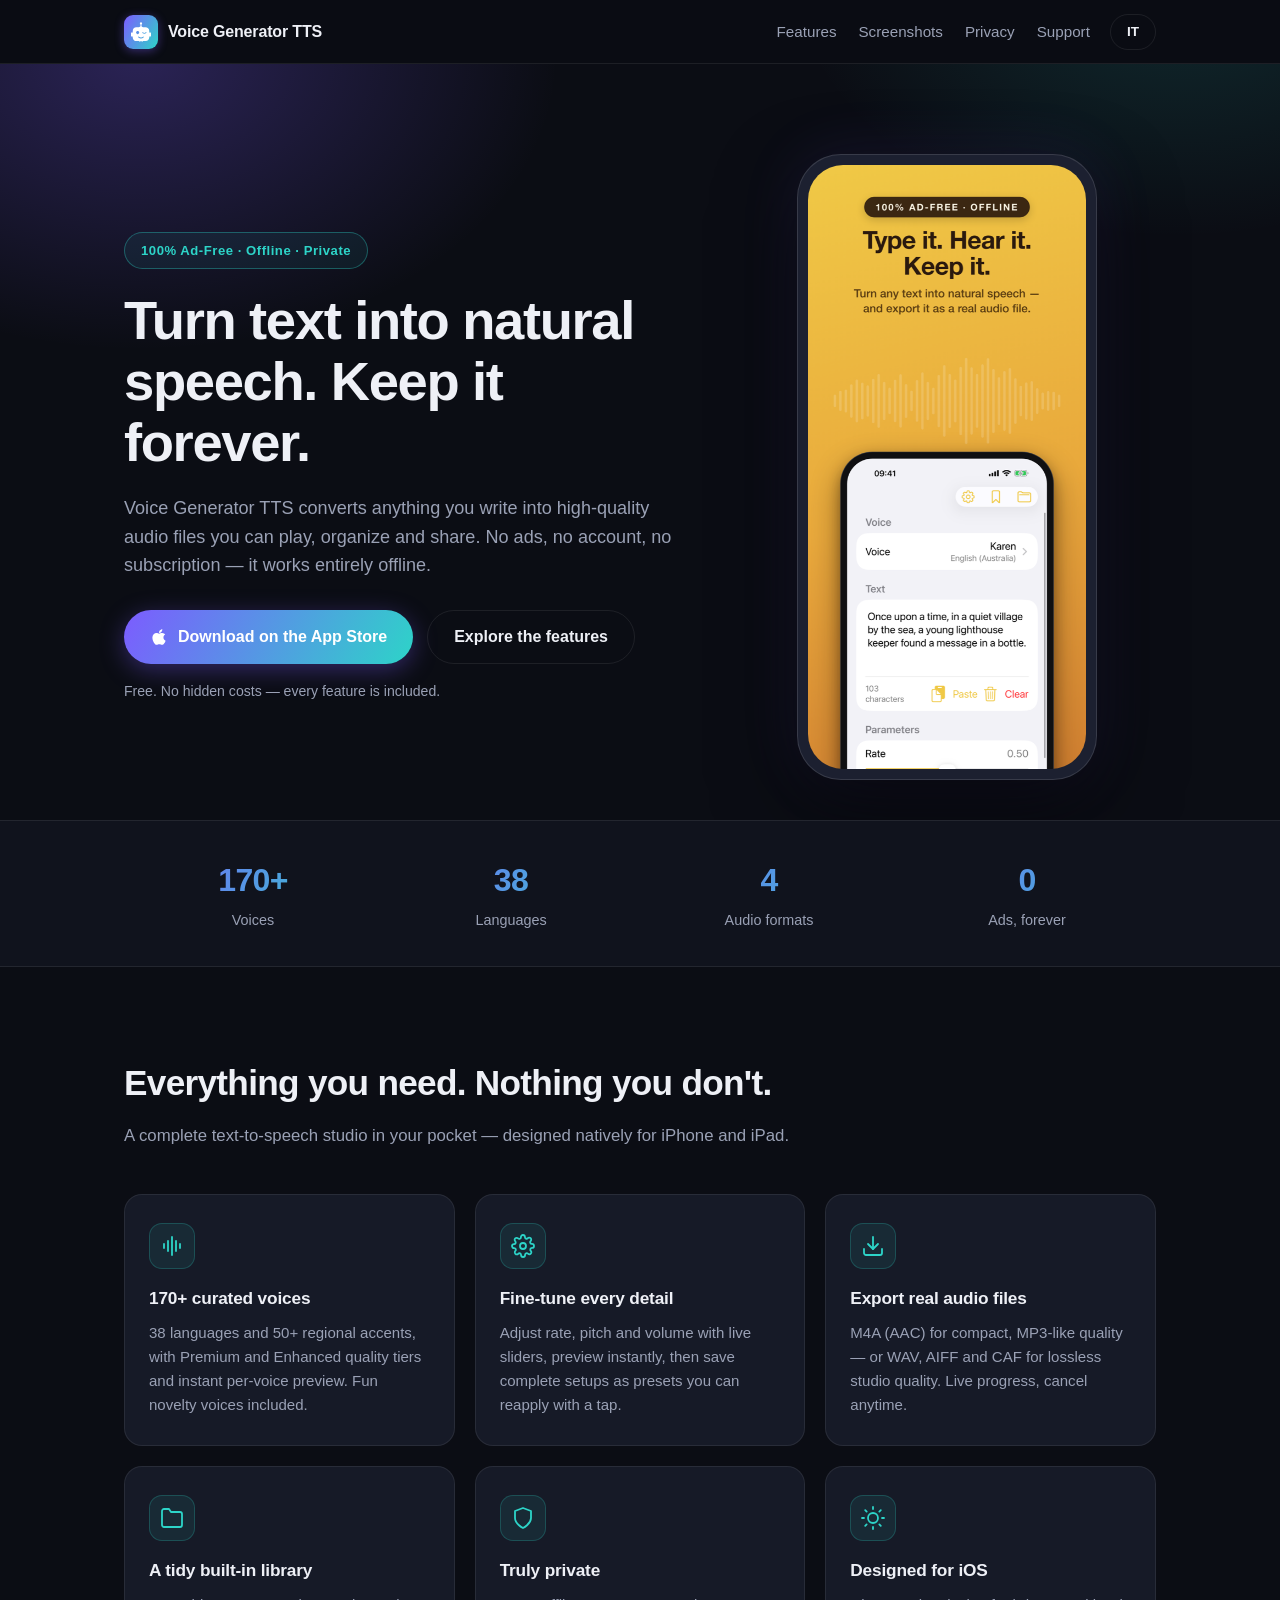
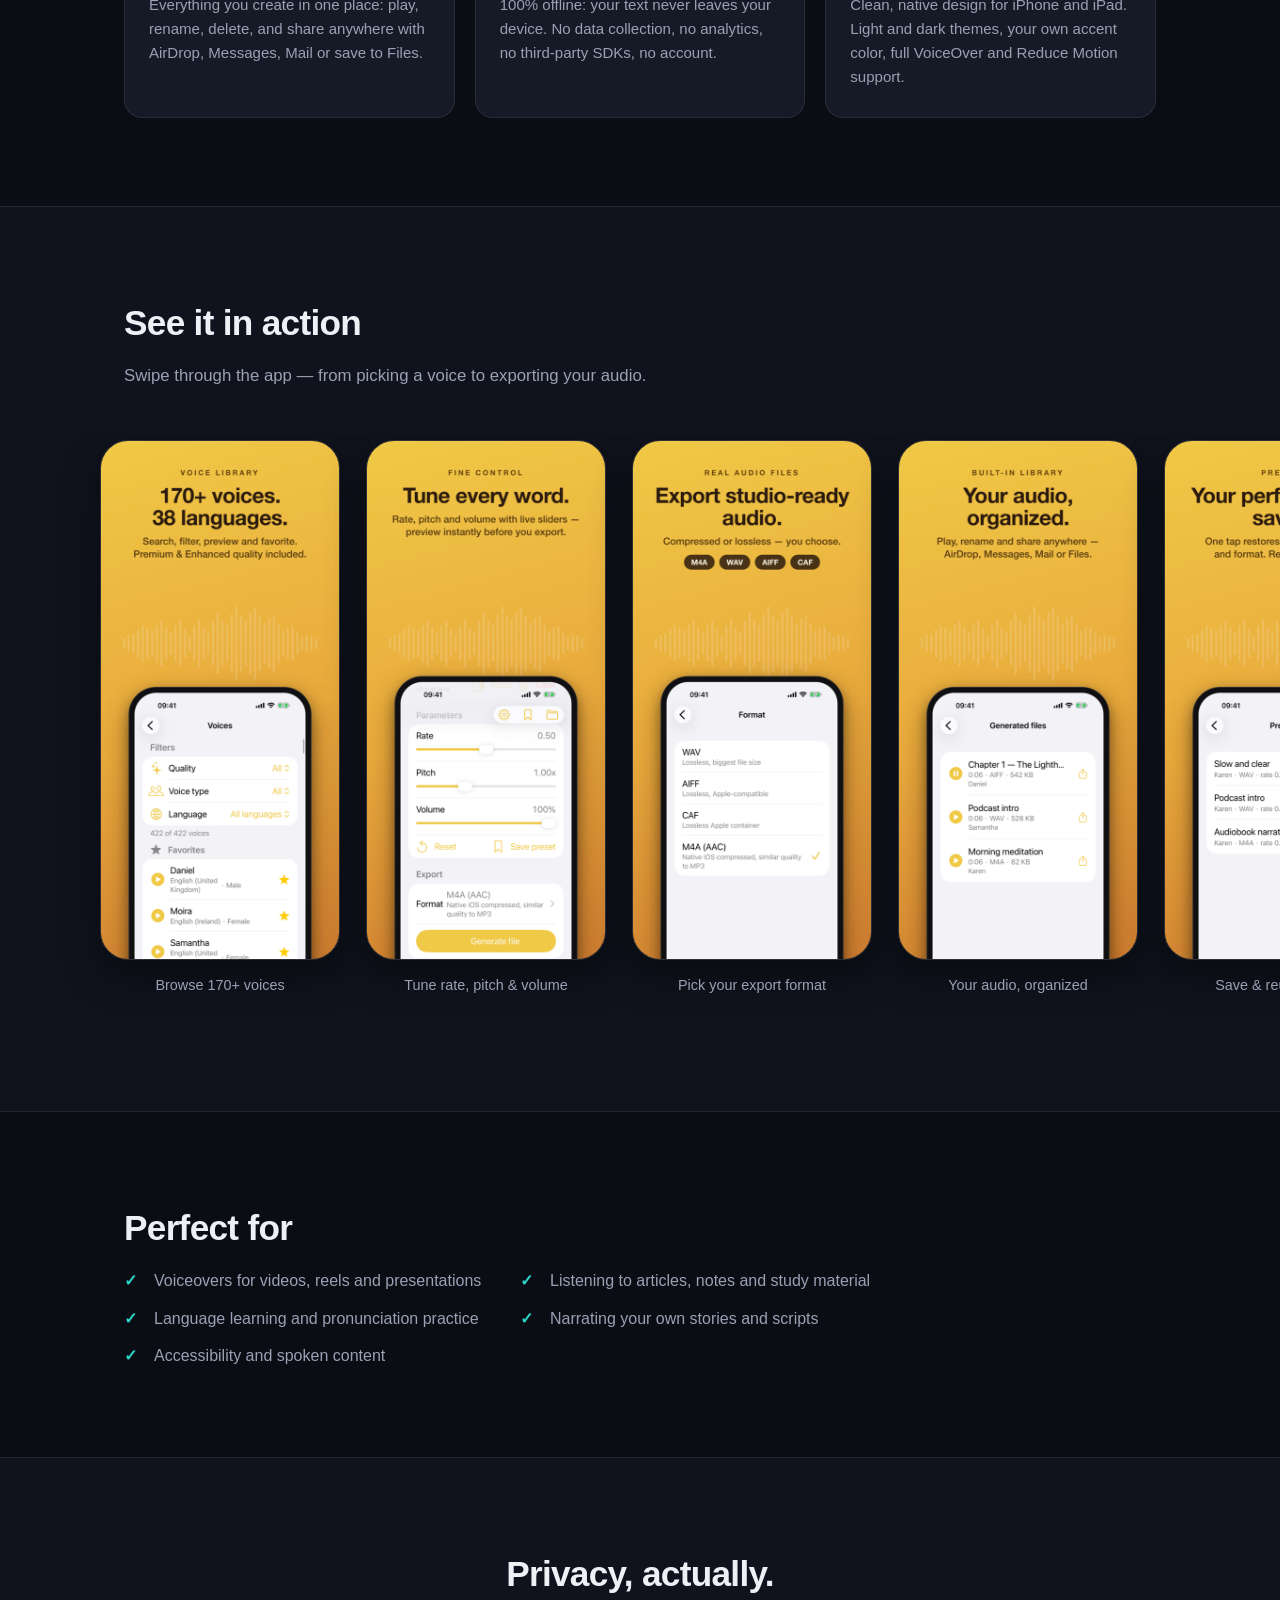
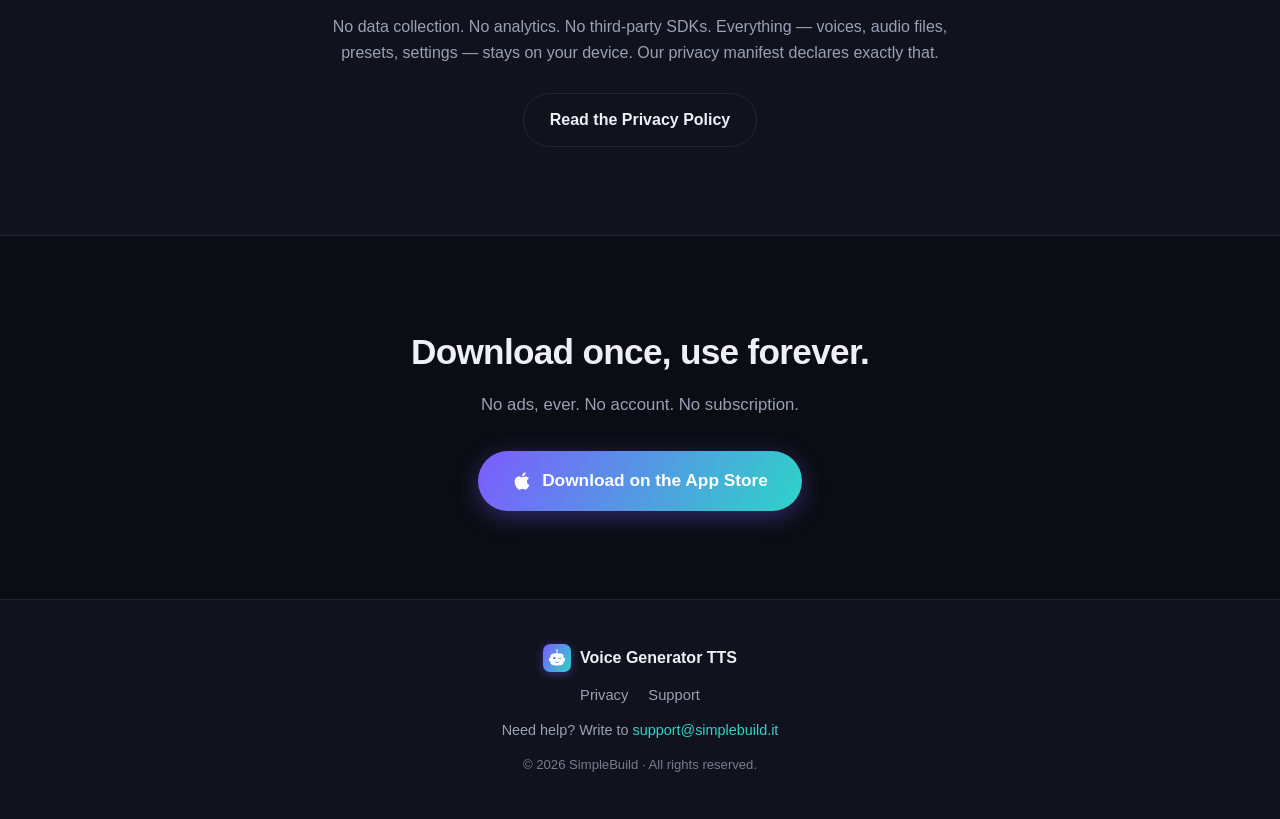
==== index.html @ a11db7e9 "Add files via upload" ====
<!DOCTYPE html>
<html lang="en">
<head>
  <meta charset="UTF-8">
  <meta name="viewport" content="width=device-width, initial-scale=1.0">
  <title>Voice Generator TTS — Text to Speech. 100% Ad-Free.</title>
  <meta name="description" content="Turn text into natural speech and export real audio files — M4A, WAV, AIFF, CAF. 170+ voices, 38 languages. No ads, no sign-up, no tracking. 100% offline & private.">
  <!-- ICON: replace assets/icon.svg (and optionally add assets/icon.png) with your own icon -->
  <link rel="icon" href="assets/icon.svg" type="image/svg+xml">
  <link rel="apple-touch-icon" href="assets/icon.svg">
  <link rel="stylesheet" href="assets/css/style.css">
</head>
<body>

  <header class="nav">
    <div class="container nav-inner">
      <a href="index.html" class="brand">
        <span class="brand-icon"><img src="assets/icon.svg" alt="" width="22" height="22"></span>
        <span class="brand-name">Voice Generator TTS</span>
      </a>
      <nav class="nav-links">
        <a href="#features" data-i18n="nav.features">Features</a>
        <a href="#screens" data-i18n="nav.screens">Screenshots</a>
        <a href="privacy.html" data-i18n="nav.privacy">Privacy</a>
        <a href="mailto:support@simplebuild.it" data-i18n="nav.support">Support</a>
      </nav>
      <button id="lang-toggle" class="lang-btn" type="button" aria-label="Cambia lingua / Switch language">IT</button>
    </div>
  </header>

  <main>
    <!-- ===================== HERO ===================== -->
    <section class="hero">
      <div class="hero-glow" aria-hidden="true"></div>
      <div class="container hero-inner">
        <div class="hero-copy">
          <span class="badge" data-i18n="hero.badge">100% Ad-Free · Offline · Private</span>
          <h1 data-i18n="hero.title">Turn text into natural speech. Keep it forever.</h1>
          <p class="lead" data-i18n="hero.sub">Voice Generator TTS converts anything you write into high-quality audio files you can play, organize and share. No ads, no account, no subscription — it works entirely offline.</p>
          <div class="hero-cta">
            <!-- APP STORE LINK: replace href="#" with your real App Store URL -->
            <a href="#" class="btn btn-primary">
              <svg viewBox="0 0 384 512" width="18" height="18" aria-hidden="true"><path fill="currentColor" d="M318.7 268.7c-.2-36.7 16.4-64.4 50-84.8-18.8-26.9-47.2-41.7-84.7-44.6-35.5-2.8-74.3 20.7-88.5 20.7-15 0-49.4-19.7-76.4-19.7C63.3 141.2 4 184.8 4 273.5q0 39.3 14.4 81.2c12.8 36.7 59 126.7 107.2 125.2 25.2-.6 43-17.9 75.8-17.9 31.8 0 48.3 17.9 76.4 17.9 48.6-.7 90.4-82.5 102.6-119.3-65.2-30.7-61.7-90-61.7-91.9zm-56.6-164.2c27.3-32.4 24.8-61.9 24-72.5-24.1 1.4-52 16.4-67.9 34.9-17.5 19.8-27.8 44.3-25.6 71.9 26.1 2 49.9-11.4 69.5-34.3z"/></svg>
              <span data-i18n="hero.cta">Download on the App Store</span>
            </a>
            <a href="#features" class="btn btn-ghost" data-i18n="hero.cta2">Explore the features</a>
          </div>
          <p class="hero-note" data-i18n="hero.note">Free. No hidden costs — every feature is included.</p>
        </div>
        <div class="hero-visual">
          <div class="phone">
            <img src="assets/img/hero.png" alt="Voice Generator TTS app on iPhone" loading="eager">
          </div>
        </div>
      </div>
    </section>

    <!-- ===================== STATS ===================== -->
    <section class="stats">
      <div class="container stats-grid">
        <div class="stat"><span class="stat-num">170+</span><span class="stat-label" data-i18n="stats.voices">Voices</span></div>
        <div class="stat"><span class="stat-num">38</span><span class="stat-label" data-i18n="stats.languages">Languages</span></div>
        <div class="stat"><span class="stat-num">4</span><span class="stat-label" data-i18n="stats.formats">Audio formats</span></div>
        <div class="stat"><span class="stat-num">0</span><span class="stat-label" data-i18n="stats.ads">Ads, forever</span></div>
      </div>
    </section>

    <!-- ===================== FEATURES ===================== -->
    <section class="section" id="features">
      <div class="container">
        <h2 data-i18n="features.title">Everything you need. Nothing you don't.</h2>
        <p class="section-sub" data-i18n="features.sub">A complete text-to-speech studio in your pocket — designed natively for iPhone and iPad.</p>
        <div class="features-grid">
          <article class="card">
            <div class="card-icon"><svg viewBox="0 0 24 24" width="24" height="24" fill="none" stroke="currentColor" stroke-width="1.8" stroke-linecap="round"><path d="M12 3v18M8 7v10M4 10v4M16 7v10M20 10v4"/></svg></div>
            <h3 data-i18n="f1.title">170+ curated voices</h3>
            <p data-i18n="f1.text">38 languages and 50+ regional accents, with Premium and Enhanced quality tiers and instant per-voice preview. Fun novelty voices included.</p>
          </article>
          <article class="card">
            <div class="card-icon"><svg viewBox="0 0 24 24" width="24" height="24" fill="none" stroke="currentColor" stroke-width="1.8" stroke-linecap="round" stroke-linejoin="round"><circle cx="12" cy="12" r="3"/><path d="M19.4 15a1.65 1.65 0 0 0 .33 1.82l.06.06a2 2 0 1 1-2.83 2.83l-.06-.06a1.65 1.65 0 0 0-1.82-.33 1.65 1.65 0 0 0-1 1.51V21a2 2 0 1 1-4 0v-.09a1.65 1.65 0 0 0-1-1.51 1.65 1.65 0 0 0-1.82.33l-.06.06a2 2 0 1 1-2.83-2.83l.06-.06a1.65 1.65 0 0 0 .33-1.82 1.65 1.65 0 0 0-1.51-1H3a2 2 0 1 1 0-4h.09a1.65 1.65 0 0 0 1.51-1 1.65 1.65 0 0 0-.33-1.82l-.06-.06a2 2 0 1 1 2.83-2.83l.06.06a1.65 1.65 0 0 0 1.82.33h0a1.65 1.65 0 0 0 1-1.51V3a2 2 0 1 1 4 0v.09a1.65 1.65 0 0 0 1 1.51h0a1.65 1.65 0 0 0 1.82-.33l.06-.06a2 2 0 1 1 2.83 2.83l-.06.06a1.65 1.65 0 0 0-.33 1.82v0a1.65 1.65 0 0 0 1.51 1H21a2 2 0 1 1 0 4h-.09a1.65 1.65 0 0 0-1.51 1z"/></svg></div>
            <h3 data-i18n="f2.title">Fine-tune every detail</h3>
            <p data-i18n="f2.text">Adjust rate, pitch and volume with live sliders, preview instantly, then save complete setups as presets you can reapply with a tap.</p>
          </article>
          <article class="card">
            <div class="card-icon"><svg viewBox="0 0 24 24" width="24" height="24" fill="none" stroke="currentColor" stroke-width="1.8" stroke-linecap="round" stroke-linejoin="round"><path d="M21 15v4a2 2 0 0 1-2 2H5a2 2 0 0 1-2-2v-4"/><path d="M7 10l5 5 5-5"/><path d="M12 15V3"/></svg></div>
            <h3 data-i18n="f3.title">Export real audio files</h3>
            <p data-i18n="f3.text">M4A (AAC) for compact, MP3-like quality — or WAV, AIFF and CAF for lossless studio quality. Live progress, cancel anytime.</p>
          </article>
          <article class="card">
            <div class="card-icon"><svg viewBox="0 0 24 24" width="24" height="24" fill="none" stroke="currentColor" stroke-width="1.8" stroke-linecap="round" stroke-linejoin="round"><path d="M22 19a2 2 0 0 1-2 2H4a2 2 0 0 1-2-2V5a2 2 0 0 1 2-2h5l2 3h9a2 2 0 0 1 2 2z"/></svg></div>
            <h3 data-i18n="f4.title">A tidy built-in library</h3>
            <p data-i18n="f4.text">Everything you create in one place: play, rename, delete, and share anywhere with AirDrop, Messages, Mail or save to Files.</p>
          </article>
          <article class="card">
            <div class="card-icon"><svg viewBox="0 0 24 24" width="24" height="24" fill="none" stroke="currentColor" stroke-width="1.8" stroke-linecap="round" stroke-linejoin="round"><path d="M12 22s8-4 8-10V5l-8-3-8 3v7c0 6 8 10 8 10z"/></svg></div>
            <h3 data-i18n="f5.title">Truly private</h3>
            <p data-i18n="f5.text">100% offline: your text never leaves your device. No data collection, no analytics, no third-party SDKs, no account.</p>
          </article>
          <article class="card">
            <div class="card-icon"><svg viewBox="0 0 24 24" width="24" height="24" fill="none" stroke="currentColor" stroke-width="1.8" stroke-linecap="round" stroke-linejoin="round"><circle cx="12" cy="12" r="5"/><path d="M12 1v2M12 21v2M4.22 4.22l1.42 1.42M18.36 18.36l1.42 1.42M1 12h2M21 12h2M4.22 19.78l1.42-1.42M18.36 5.64l1.42-1.42"/></svg></div>
            <h3 data-i18n="f6.title">Designed for iOS</h3>
            <p data-i18n="f6.text">Clean, native design for iPhone and iPad. Light and dark themes, your own accent color, full VoiceOver and Reduce Motion support.</p>
          </article>
        </div>
      </div>
    </section>

    <!-- ===================== SCREENSHOTS ===================== -->
    <section class="section section-alt" id="screens">
      <div class="container">
        <h2 data-i18n="screens.title">See it in action</h2>
        <p class="section-sub" data-i18n="screens.sub">Swipe through the app — from picking a voice to exporting your audio.</p>
      </div>
      <div class="gallery" tabindex="0">
        <figure class="shot"><img src="assets/img/voices.png" alt="Voice library screen" loading="lazy"><figcaption data-i18n="shot.voices">Browse 170+ voices</figcaption></figure>
        <figure class="shot"><img src="assets/img/tuning.png" alt="Tuning screen with sliders" loading="lazy"><figcaption data-i18n="shot.tuning">Tune rate, pitch &amp; volume</figcaption></figure>
        <figure class="shot"><img src="assets/img/formats.png" alt="Export formats screen" loading="lazy"><figcaption data-i18n="shot.formats">Pick your export format</figcaption></figure>
        <figure class="shot"><img src="assets/img/files.png" alt="Audio library screen" loading="lazy"><figcaption data-i18n="shot.files">Your audio, organized</figcaption></figure>
        <figure class="shot"><img src="assets/img/presets.png" alt="Presets screen" loading="lazy"><figcaption data-i18n="shot.presets">Save &amp; reuse presets</figcaption></figure>
      </div>
    </section>

    <!-- ===================== PERFECT FOR ===================== -->
    <section class="section">
      <div class="container">
        <h2 data-i18n="uses.title">Perfect for</h2>
        <ul class="uses">
          <li data-i18n="uses.1">Voiceovers for videos, reels and presentations</li>
          <li data-i18n="uses.2">Listening to articles, notes and study material</li>
          <li data-i18n="uses.3">Language learning and pronunciation practice</li>
          <li data-i18n="uses.4">Narrating your own stories and scripts</li>
          <li data-i18n="uses.5">Accessibility and spoken content</li>
        </ul>
      </div>
    </section>

    <!-- ===================== PRIVACY TEASER ===================== -->
    <section class="section section-alt">
      <div class="container privacy-teaser">
        <h2 data-i18n="pt.title">Privacy, actually.</h2>
        <p data-i18n="pt.text">No data collection. No analytics. No third-party SDKs. Everything — voices, audio files, presets, settings — stays on your device. Our privacy manifest declares exactly that.</p>
        <a class="btn btn-ghost" href="privacy.html" data-i18n="pt.link">Read the Privacy Policy</a>
      </div>
    </section>

    <!-- ===================== FINAL CTA ===================== -->
    <section class="section cta-final">
      <div class="container">
        <h2 data-i18n="cta.title">Download once, use forever.</h2>
        <p class="section-sub" data-i18n="cta.sub">No ads, ever. No account. No subscription.</p>
        <!-- APP STORE LINK: replace href="#" with your real App Store URL -->
        <a href="#" class="btn btn-primary btn-lg">
          <svg viewBox="0 0 384 512" width="20" height="20" aria-hidden="true"><path fill="currentColor" d="M318.7 268.7c-.2-36.7 16.4-64.4 50-84.8-18.8-26.9-47.2-41.7-84.7-44.6-35.5-2.8-74.3 20.7-88.5 20.7-15 0-49.4-19.7-76.4-19.7C63.3 141.2 4 184.8 4 273.5q0 39.3 14.4 81.2c12.8 36.7 59 126.7 107.2 125.2 25.2-.6 43-17.9 75.8-17.9 31.8 0 48.3 17.9 76.4 17.9 48.6-.7 90.4-82.5 102.6-119.3-65.2-30.7-61.7-90-61.7-91.9zm-56.6-164.2c27.3-32.4 24.8-61.9 24-72.5-24.1 1.4-52 16.4-67.9 34.9-17.5 19.8-27.8 44.3-25.6 71.9 26.1 2 49.9-11.4 69.5-34.3z"/></svg>
          <span data-i18n="hero.cta">Download on the App Store</span>
        </a>
      </div>
    </section>
  </main>

  <footer class="footer">
    <div class="container footer-inner">
      <div class="footer-brand">
        <span class="brand-icon"><img src="assets/icon.svg" alt="" width="18" height="18"></span>
        <span>Voice Generator TTS</span>
      </div>
      <nav class="footer-links">
        <a href="privacy.html" data-i18n="nav.privacy">Privacy</a>
        <a href="mailto:support@simplebuild.it" data-i18n="nav.support">Support</a>
      </nav>
      <p class="footer-note">
        <span data-i18n="footer.contact">Need help? Write to</span>
        <a href="mailto:support@simplebuild.it">support@simplebuild.it</a>
      </p>
      <p class="footer-copy">© 2026 SimpleBuild · <span data-i18n="footer.rights">All rights reserved.</span></p>
    </div>
  </footer>

  <script src="assets/js/main.js"></script>
</body>
</html>
---- assets/css/style.css ----
/* ============================================================
   Voice Generator TTS — site styles
   Dark, modern, gradient-accented. No external dependencies.
   ============================================================ */

:root {
  --bg: #0b0d14;
  --bg-alt: #10131d;
  --surface: #161a27;
  --border: rgba(255, 255, 255, 0.08);
  --text: #eef0f6;
  --text-dim: #9aa1b5;
  --accent-1: #7c5cff;
  --accent-2: #2dd4c8;
  --gradient: linear-gradient(120deg, var(--accent-1), var(--accent-2));
  --radius: 18px;
  --nav-h: 64px;
}

* { margin: 0; padding: 0; box-sizing: border-box; }

html { scroll-behavior: smooth; scroll-padding-top: calc(var(--nav-h) + 12px); }

body {
  font-family: -apple-system, BlinkMacSystemFont, "Segoe UI", Roboto, "Helvetica Neue", Arial, sans-serif;
  background: var(--bg);
  color: var(--text);
  line-height: 1.6;
  -webkit-font-smoothing: antialiased;
}

img { max-width: 100%; display: block; }
a { color: inherit; text-decoration: none; }

.container { max-width: 1080px; margin: 0 auto; padding: 0 24px; }

/* ---------- Nav ---------- */
.nav {
  position: sticky; top: 0; z-index: 50;
  height: var(--nav-h);
  background: rgba(11, 13, 20, 0.78);
  backdrop-filter: blur(14px);
  -webkit-backdrop-filter: blur(14px);
  border-bottom: 1px solid var(--border);
}
.nav-inner { display: flex; align-items: center; gap: 20px; height: var(--nav-h); }
.brand { display: flex; align-items: center; gap: 10px; font-weight: 700; letter-spacing: -0.01em; }
.brand-icon {
  display: inline-flex; align-items: center; justify-content: center;
  width: 34px; height: 34px; border-radius: 9px;
  background: var(--gradient);
  box-shadow: 0 2px 10px rgba(124, 92, 255, 0.4);
  flex: none;
}
.brand-icon img { width: 60%; height: 60%; }
.nav-links { display: flex; gap: 22px; margin-left: auto; font-size: 0.95rem; color: var(--text-dim); }
.nav-links a:hover { color: var(--text); }
.lang-btn {
  font: inherit; font-weight: 700; font-size: 0.85rem;
  color: var(--text); background: transparent;
  border: 1px solid var(--border); border-radius: 999px;
  padding: 6px 16px; cursor: pointer; transition: border-color 0.2s, background 0.2s;
}
.lang-btn:hover { border-color: var(--accent-2); background: rgba(45, 212, 200, 0.08); }

/* ---------- Buttons ---------- */
.btn {
  display: inline-flex; align-items: center; gap: 10px;
  padding: 13px 26px; border-radius: 999px;
  font-weight: 600; font-size: 1rem;
  transition: transform 0.15s, box-shadow 0.15s, background 0.2s;
}
.btn-primary {
  background: var(--gradient); color: #fff;
  box-shadow: 0 6px 24px rgba(124, 92, 255, 0.35);
}
.btn-primary:hover { transform: translateY(-2px); box-shadow: 0 10px 30px rgba(124, 92, 255, 0.5); }
.btn-ghost { border: 1px solid var(--border); color: var(--text); }
.btn-ghost:hover { border-color: var(--accent-2); color: var(--accent-2); }
.btn-lg { padding: 16px 34px; font-size: 1.08rem; }

/* ---------- Hero ---------- */
.hero { position: relative; overflow: hidden; padding: 90px 0 40px; }
.hero-glow {
  position: absolute; inset: -40% -20% auto;
  height: 130%;
  background:
    radial-gradient(600px 420px at 22% 30%, rgba(124, 92, 255, 0.28), transparent 70%),
    radial-gradient(560px 400px at 80% 20%, rgba(45, 212, 200, 0.16), transparent 70%);
  pointer-events: none;
}
.hero-inner {
  position: relative;
  display: grid; grid-template-columns: 1.15fr 0.85fr;
  gap: 48px; align-items: center;
}
.badge {
  display: inline-block; margin-bottom: 22px;
  padding: 7px 16px; border-radius: 999px;
  font-size: 0.82rem; font-weight: 700; letter-spacing: 0.04em;
  color: var(--accent-2);
  border: 1px solid rgba(45, 212, 200, 0.35);
  background: rgba(45, 212, 200, 0.07);
}
.hero h1 {
  font-size: clamp(2.1rem, 4.6vw, 3.4rem);
  line-height: 1.12; letter-spacing: -0.025em; font-weight: 800;
  margin-bottom: 20px;
}
.lead { font-size: 1.13rem; color: var(--text-dim); max-width: 34em; margin-bottom: 30px; }
.hero-cta { display: flex; flex-wrap: wrap; gap: 14px; margin-bottom: 16px; }
.hero-note { font-size: 0.88rem; color: var(--text-dim); }

/* Phone frame */
.hero-visual { display: flex; justify-content: center; }
.phone {
  width: min(300px, 72vw);
  border-radius: 44px; padding: 10px;
  background: #1c2030;
  border: 1px solid rgba(255, 255, 255, 0.12);
  box-shadow: 0 30px 80px rgba(0, 0, 0, 0.55), 0 0 60px rgba(124, 92, 255, 0.12);
}
.phone img { border-radius: 35px; }

/* ---------- Stats ---------- */
.stats { border-block: 1px solid var(--border); background: var(--bg-alt); }
.stats-grid {
  display: grid; grid-template-columns: repeat(4, 1fr);
  text-align: center; padding: 34px 24px;
}
.stat-num {
  display: block; font-size: 2rem; font-weight: 800; letter-spacing: -0.02em;
  background: var(--gradient); -webkit-background-clip: text; background-clip: text;
  -webkit-text-fill-color: transparent; color: transparent;
}
.stat-label { font-size: 0.9rem; color: var(--text-dim); }

/* ---------- Sections ---------- */
.section { padding: 88px 0; }
.section-alt { background: var(--bg-alt); border-block: 1px solid var(--border); }
.section h2 {
  font-size: clamp(1.6rem, 3vw, 2.2rem);
  letter-spacing: -0.02em; font-weight: 800;
  margin-bottom: 12px;
}
.section-sub { color: var(--text-dim); font-size: 1.05rem; max-width: 40em; margin-bottom: 44px; }

/* ---------- Features ---------- */
.features-grid { display: grid; grid-template-columns: repeat(3, 1fr); gap: 20px; }
.card {
  background: var(--surface);
  border: 1px solid var(--border);
  border-radius: var(--radius);
  padding: 28px 24px;
  transition: transform 0.2s, border-color 0.2s;
}
.card:hover { transform: translateY(-4px); border-color: rgba(124, 92, 255, 0.45); }
.card-icon {
  display: inline-flex; align-items: center; justify-content: center;
  width: 46px; height: 46px; border-radius: 13px;
  margin-bottom: 16px;
  color: var(--accent-2);
  background: rgba(45, 212, 200, 0.09);
  border: 1px solid rgba(45, 212, 200, 0.22);
}
.card h3 { font-size: 1.08rem; margin-bottom: 8px; letter-spacing: -0.01em; }
.card p { font-size: 0.94rem; color: var(--text-dim); }

/* ---------- Gallery ---------- */
.gallery {
  display: flex; gap: 26px;
  overflow-x: auto;
  padding: 6px max(24px, calc((100vw - 1080px) / 2)) 26px;
  scroll-snap-type: x mandatory;
  scrollbar-width: thin;
}
.shot { flex: none; scroll-snap-align: center; width: min(240px, 62vw); }
.shot img {
  border-radius: 28px;
  border: 1px solid rgba(255, 255, 255, 0.12);
  box-shadow: 0 16px 40px rgba(0, 0, 0, 0.45);
}
.shot figcaption { text-align: center; margin-top: 14px; font-size: 0.9rem; color: var(--text-dim); }

/* ---------- Uses ---------- */
.uses { list-style: none; display: grid; grid-template-columns: repeat(2, 1fr); gap: 12px 32px; max-width: 760px; }
.uses li {
  position: relative; padding-left: 30px; color: var(--text-dim); font-size: 1rem;
}
.uses li::before {
  content: "✓";
  position: absolute; left: 0; top: 0;
  font-weight: 800; color: var(--accent-2);
}

/* ---------- Privacy teaser / final CTA ---------- */
.privacy-teaser { text-align: center; max-width: 720px; }
.privacy-teaser p { color: var(--text-dim); margin-bottom: 28px; }
.cta-final { text-align: center; }
.cta-final .section-sub { margin-inline: auto; margin-bottom: 32px; }

/* ---------- Footer ---------- */
.footer { border-top: 1px solid var(--border); background: var(--bg-alt); padding: 44px 0; }
.footer-inner { display: grid; gap: 12px; justify-items: center; text-align: center; }
.footer-brand { display: flex; align-items: center; gap: 9px; font-weight: 700; }
.footer-brand .brand-icon { width: 28px; height: 28px; border-radius: 7px; }
.footer-links { display: flex; gap: 20px; font-size: 0.92rem; color: var(--text-dim); }
.footer-links a:hover { color: var(--text); }
.footer-note { font-size: 0.9rem; color: var(--text-dim); }
.footer-note a { color: var(--accent-2); }
.footer-copy { font-size: 0.82rem; color: var(--text-dim); opacity: 0.75; }

/* ---------- Privacy page prose ---------- */
.prose { max-width: 760px; }
.prose h1 { font-size: clamp(1.8rem, 3.4vw, 2.5rem); letter-spacing: -0.02em; margin-bottom: 8px; }
.prose h2 { font-size: 1.25rem; margin: 36px 0 10px; letter-spacing: -0.01em; }
.prose p { color: var(--text-dim); margin-bottom: 14px; }
.prose a { color: var(--accent-2); }
.prose-meta { font-size: 0.9rem; opacity: 0.8; margin-bottom: 28px; }
.placeholder-box {
  border: 1px dashed rgba(124, 92, 255, 0.55);
  background: rgba(124, 92, 255, 0.07);
  border-radius: var(--radius);
  padding: 18px 22px; margin: 22px 0;
}
.placeholder-box p { margin: 0; color: var(--text); }

/* ---------- Responsive ---------- */
@media (max-width: 860px) {
  .hero { padding-top: 56px; }
  .hero-inner { grid-template-columns: 1fr; text-align: center; }
  .hero-copy .lead { margin-inline: auto; }
  .hero-cta { justify-content: center; }
  .features-grid { grid-template-columns: repeat(2, 1fr); }
  .nav-links { display: none; }
}
@media (max-width: 560px) {
  .features-grid { grid-template-columns: 1fr; }
  .stats-grid { grid-template-columns: repeat(2, 1fr); gap: 22px 0; }
  .uses { grid-template-columns: 1fr; }
  .section { padding: 64px 0; }
}

@media (prefers-reduced-motion: reduce) {
  html { scroll-behavior: auto; }
  .btn, .card { transition: none; }
}
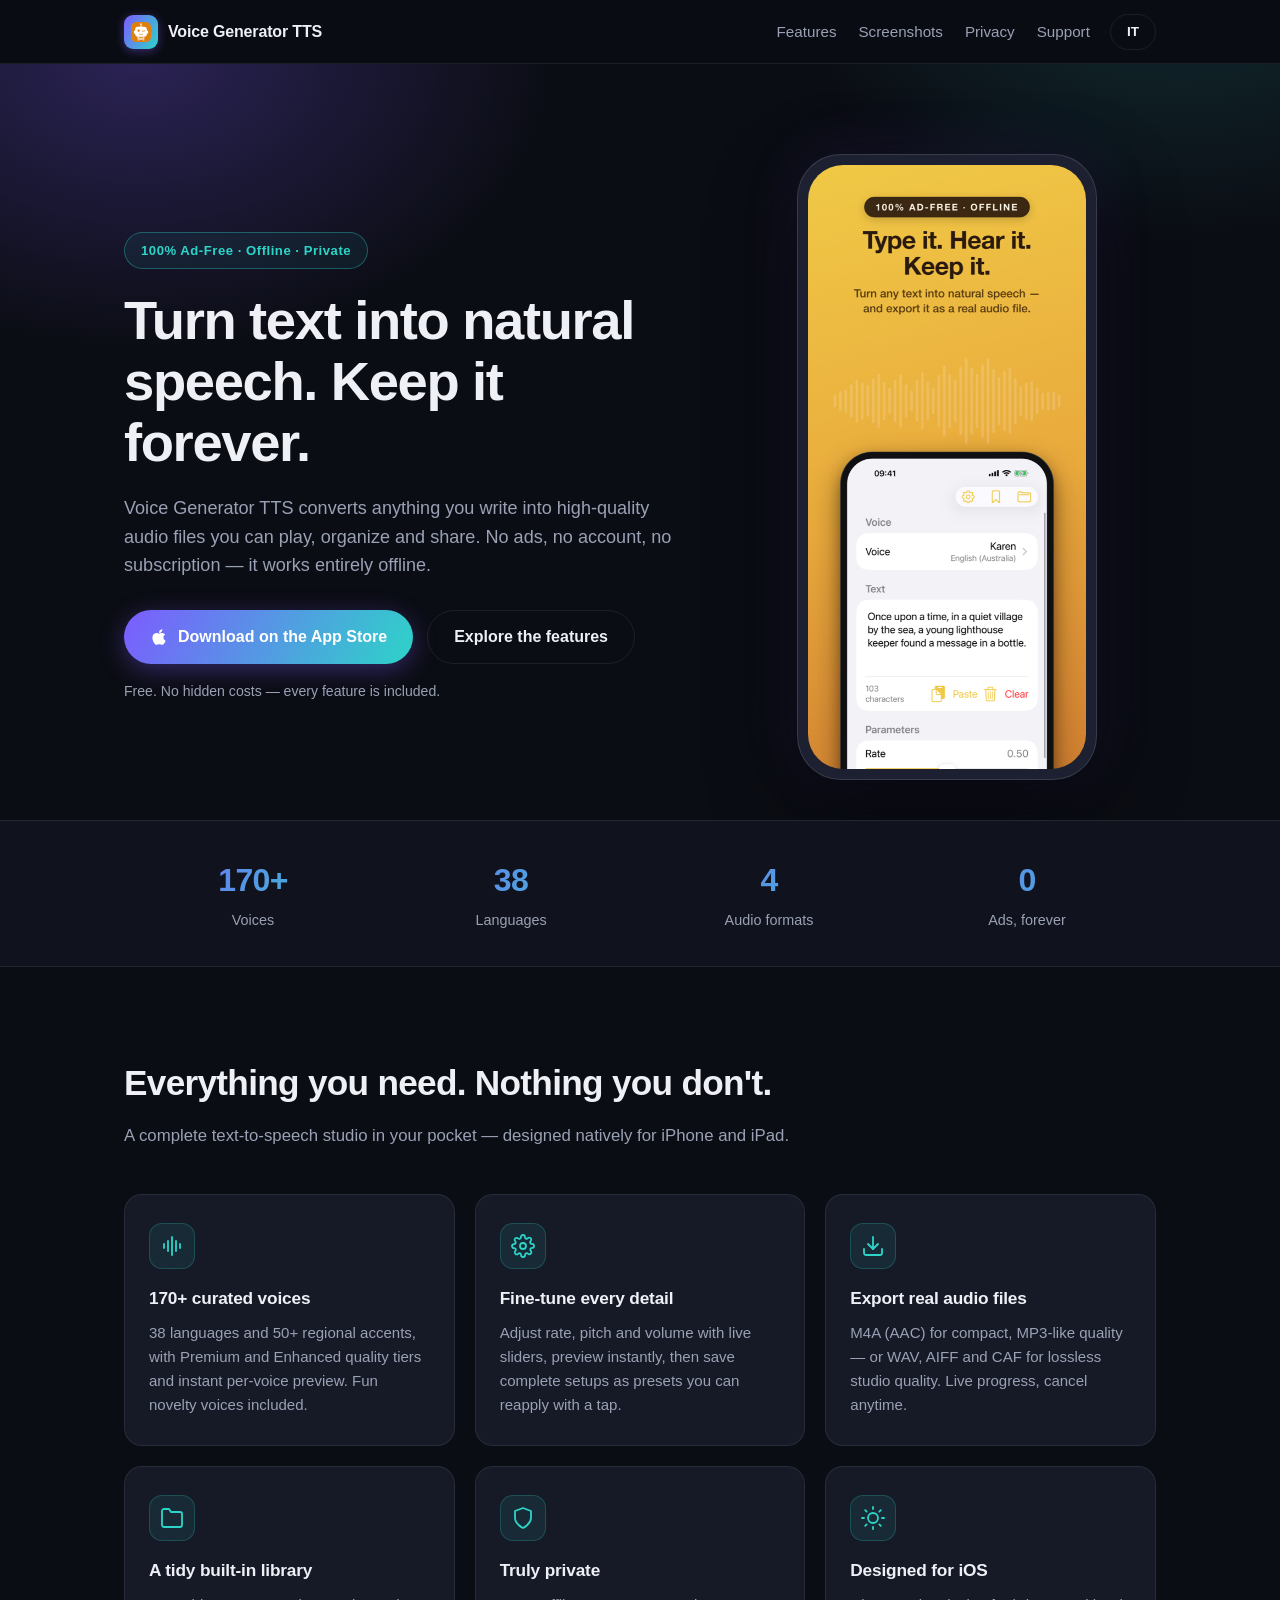
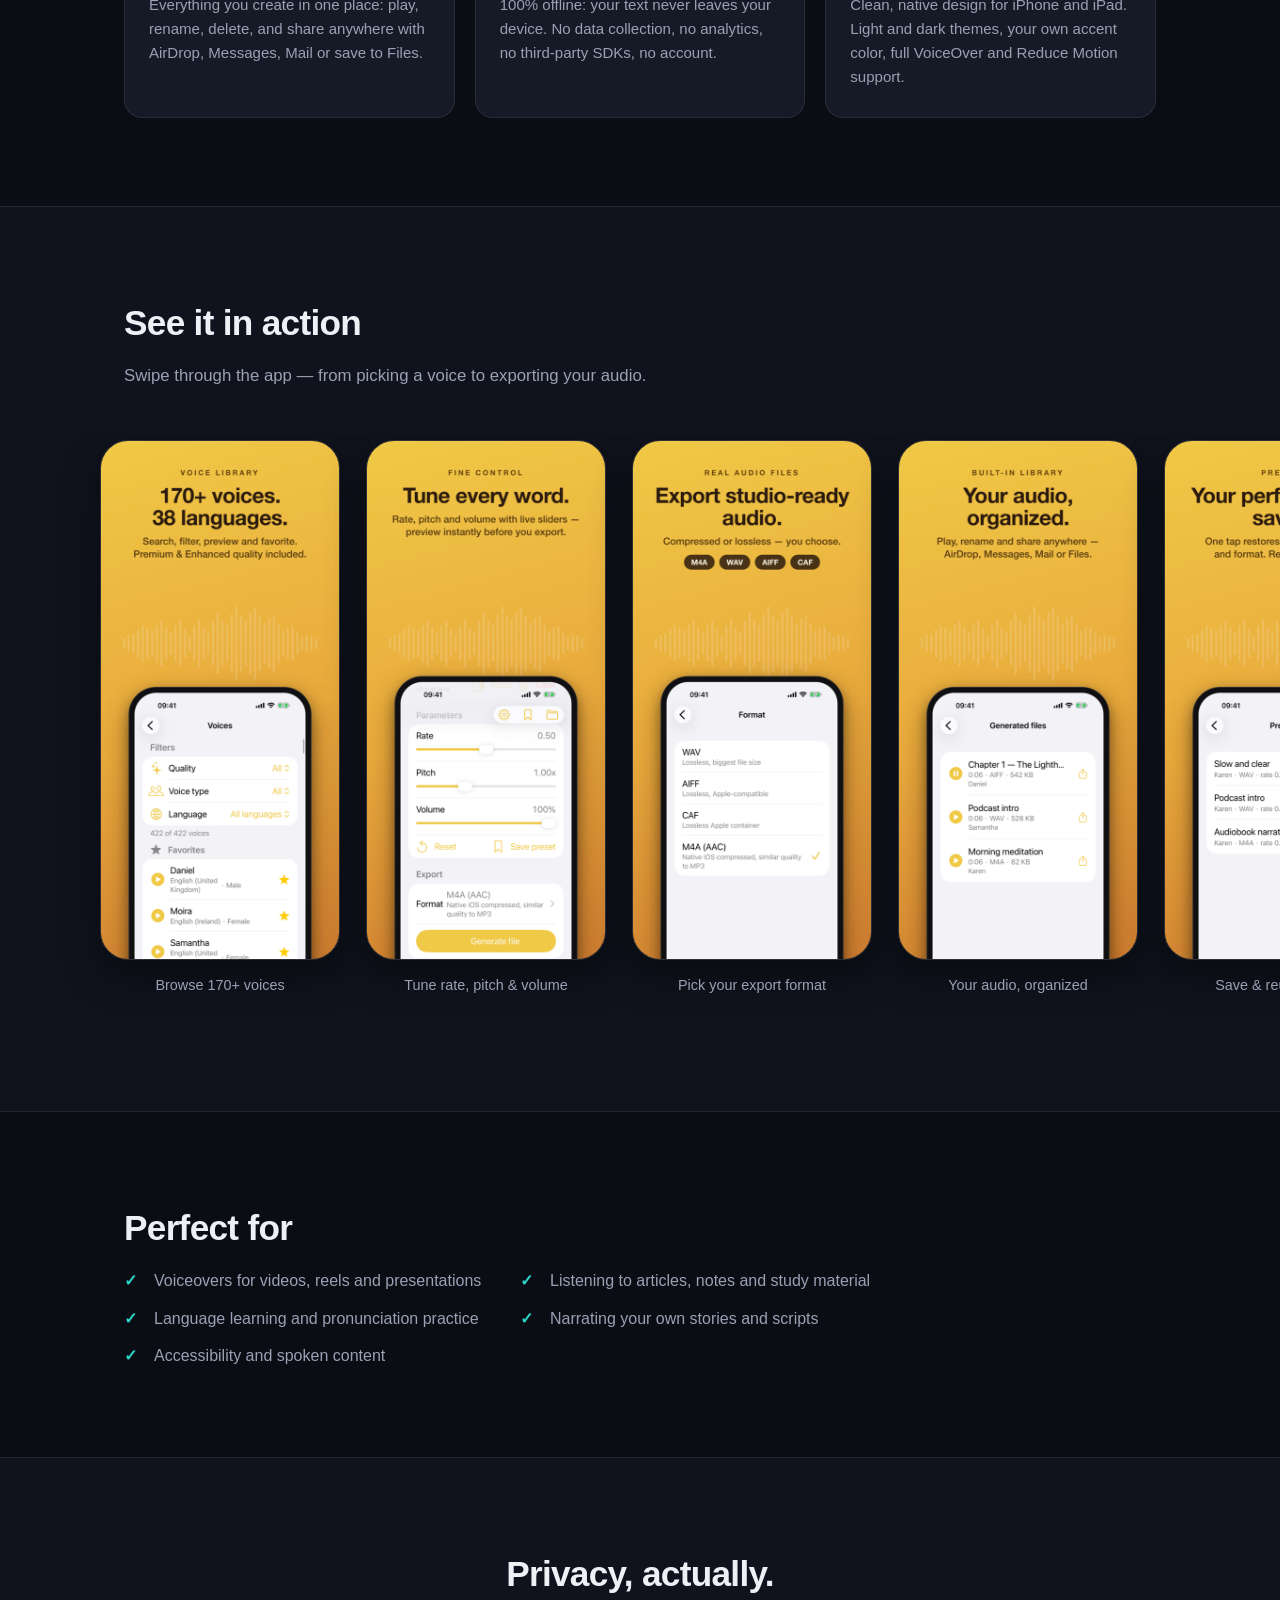
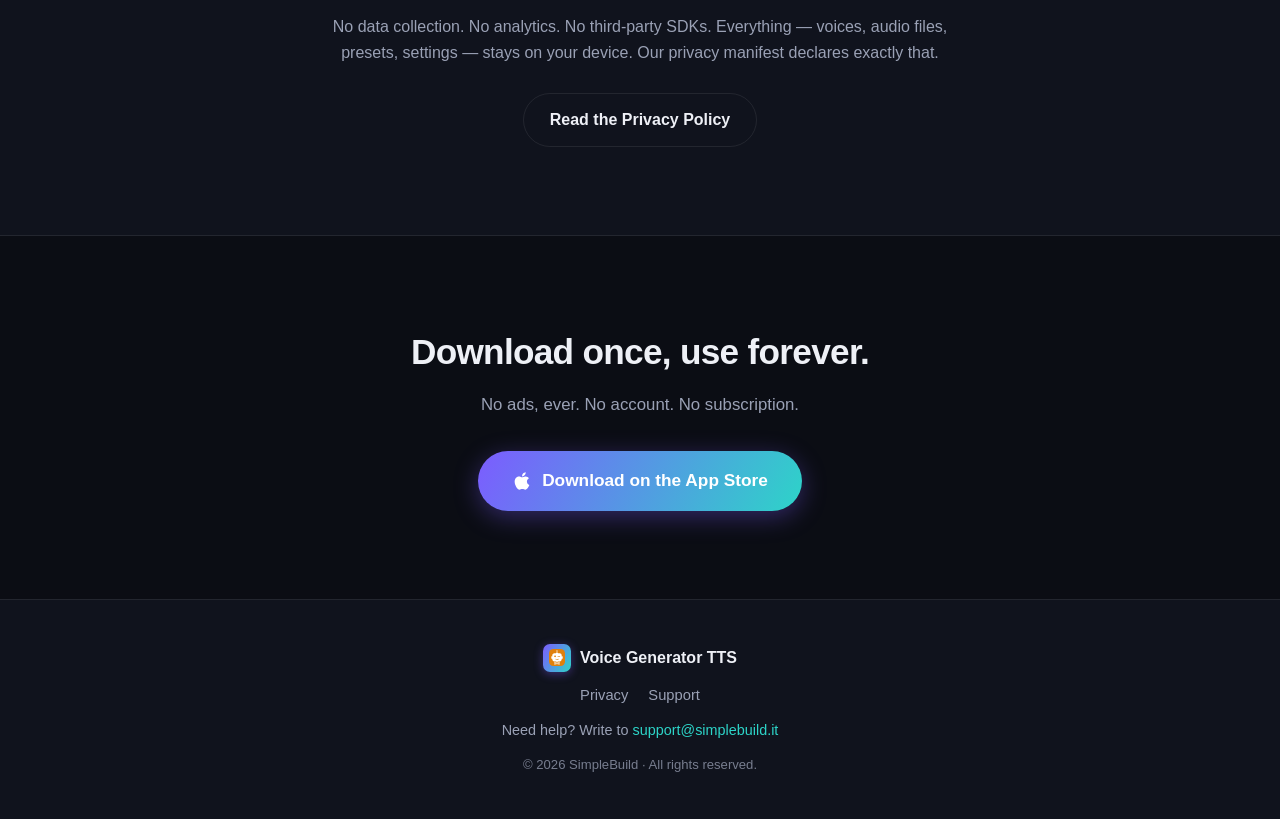
==== commit 1a12a76a: "Update index.html" ====
--- a/index.html
+++ b/index.html
@@ -5,7 +5,6 @@
   <meta name="viewport" content="width=device-width, initial-scale=1.0">
   <title>Voice Generator TTS — Text to Speech. 100% Ad-Free.</title>
   <meta name="description" content="Turn text into natural speech and export real audio files — M4A, WAV, AIFF, CAF. 170+ voices, 38 languages. No ads, no sign-up, no tracking. 100% offline & private.">
-  <!-- ICON: replace assets/icon.svg (and optionally add assets/icon.png) with your own icon -->
   <link rel="icon" href="assets/icon.svg" type="image/svg+xml">
   <link rel="apple-touch-icon" href="assets/icon.svg">
   <link rel="stylesheet" href="assets/css/style.css">
@@ -15,7 +14,7 @@
   <header class="nav">
     <div class="container nav-inner">
       <a href="index.html" class="brand">
-        <span class="brand-icon"><img src="assets/icon.svg" alt="" width="22" height="22"></span>
+        <span class="brand-icon"><img src="assets/icon.svg" alt="" width="34" height="34"></span>
         <span class="brand-name">Voice Generator TTS</span>
       </a>
       <nav class="nav-links">
@@ -160,7 +159,7 @@
   <footer class="footer">
     <div class="container footer-inner">
       <div class="footer-brand">
-        <span class="brand-icon"><img src="assets/icon.svg" alt="" width="18" height="18"></span>
+        <span class="brand-icon"><img src="assets/icon.svg" alt="" width="28" height="28"></span>
         <span>Voice Generator TTS</span>
       </div>
       <nav class="footer-links">
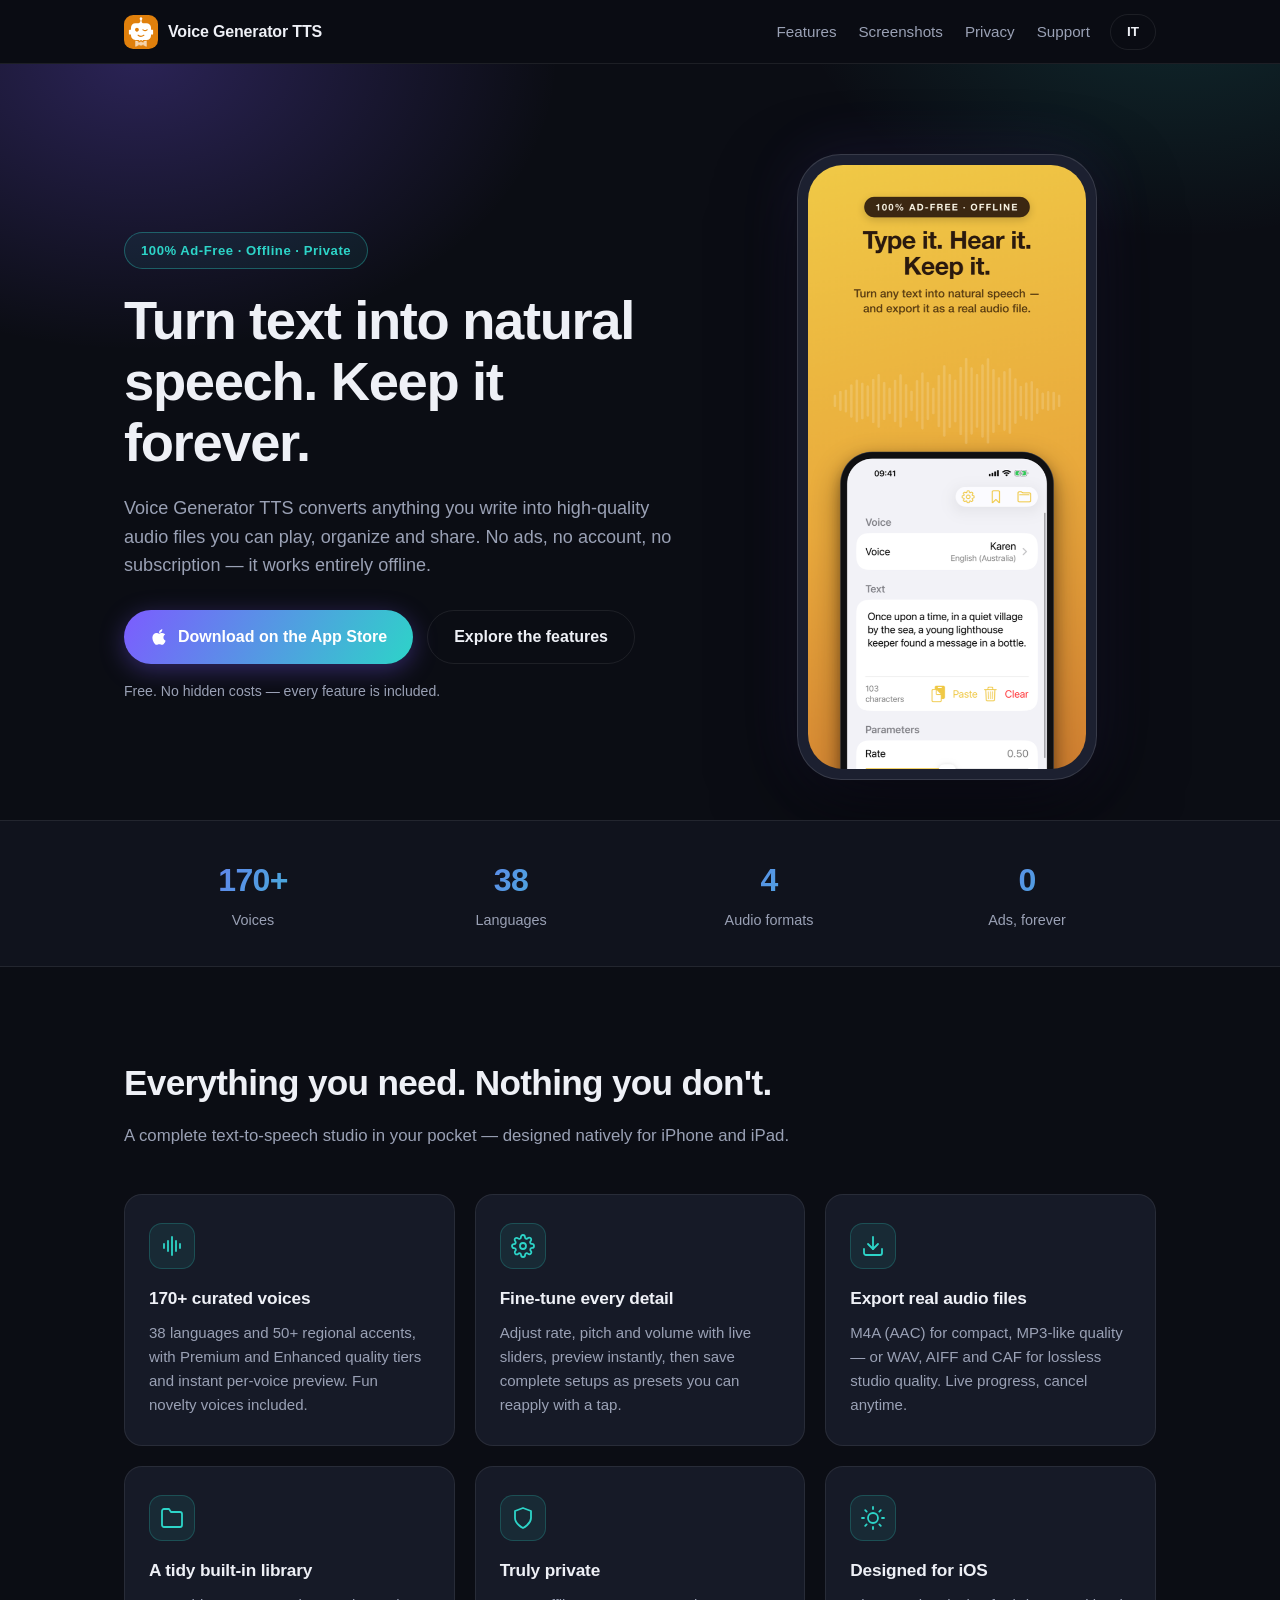
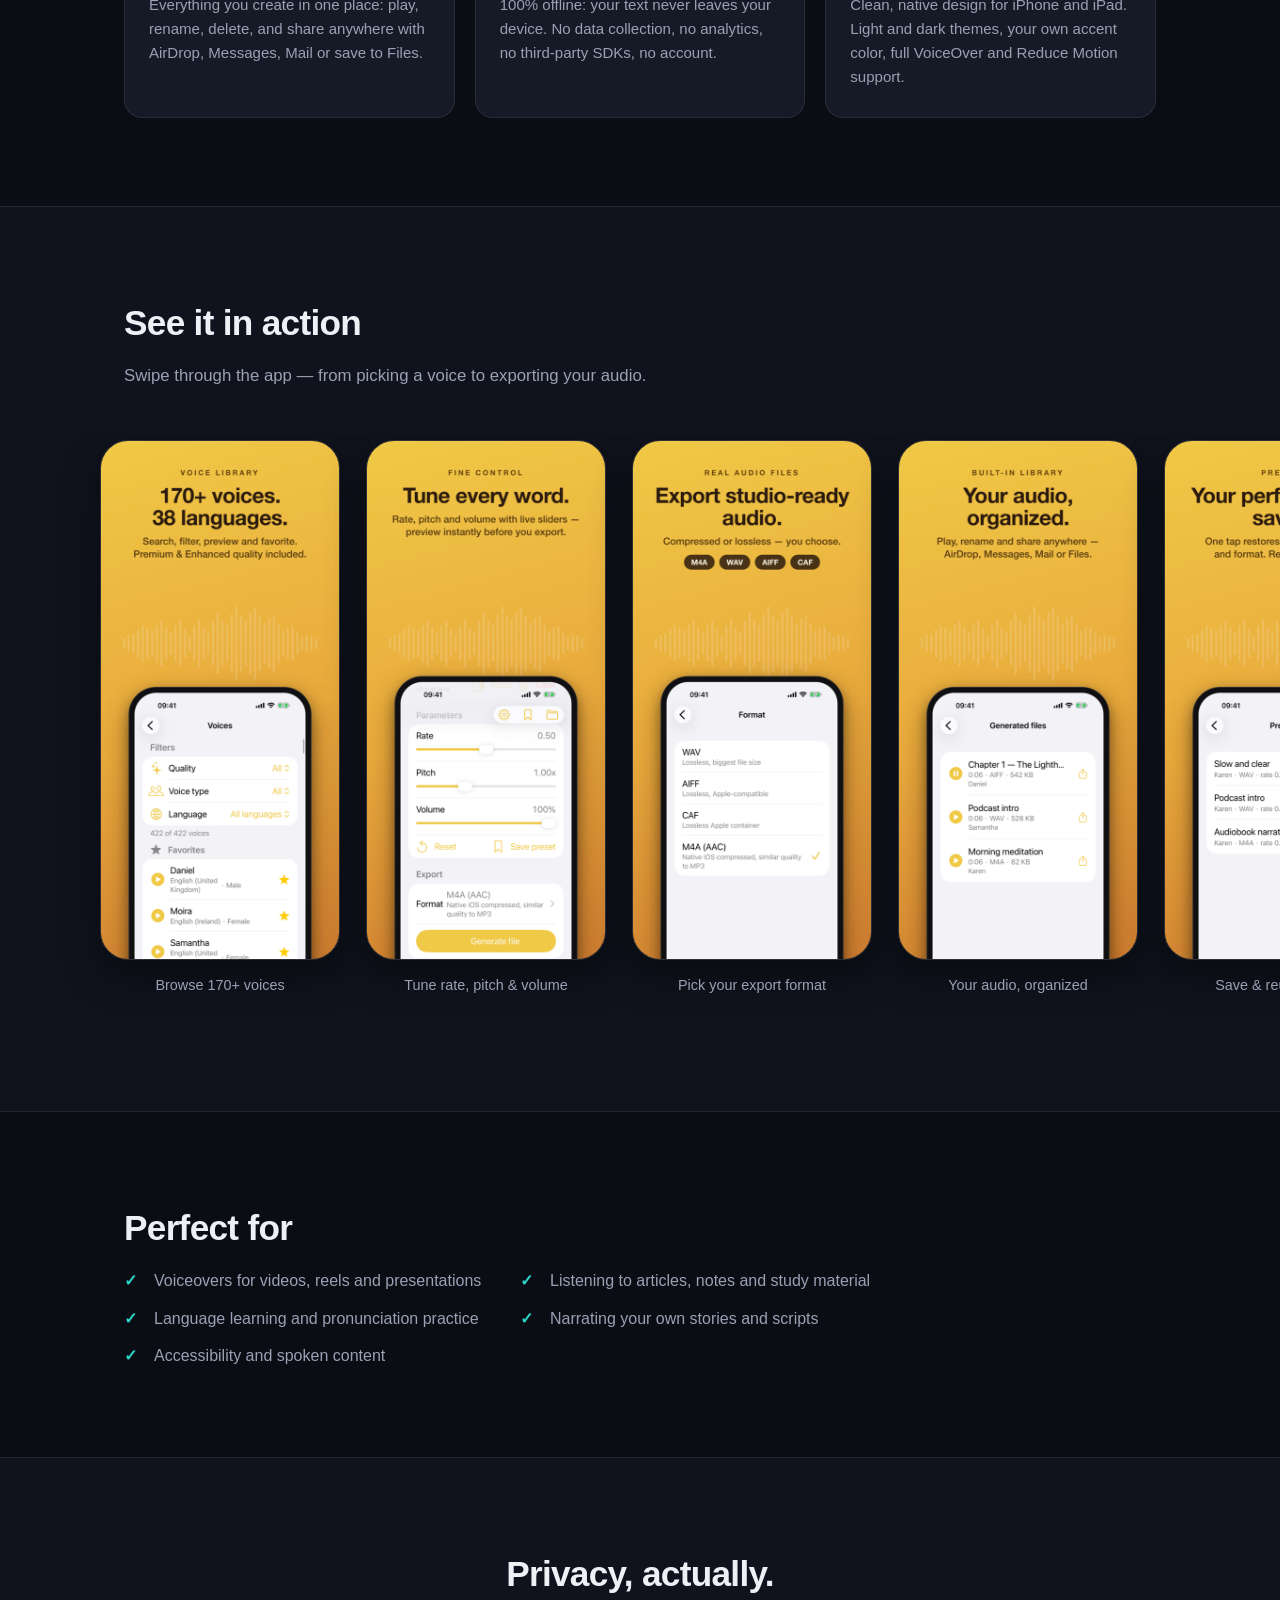
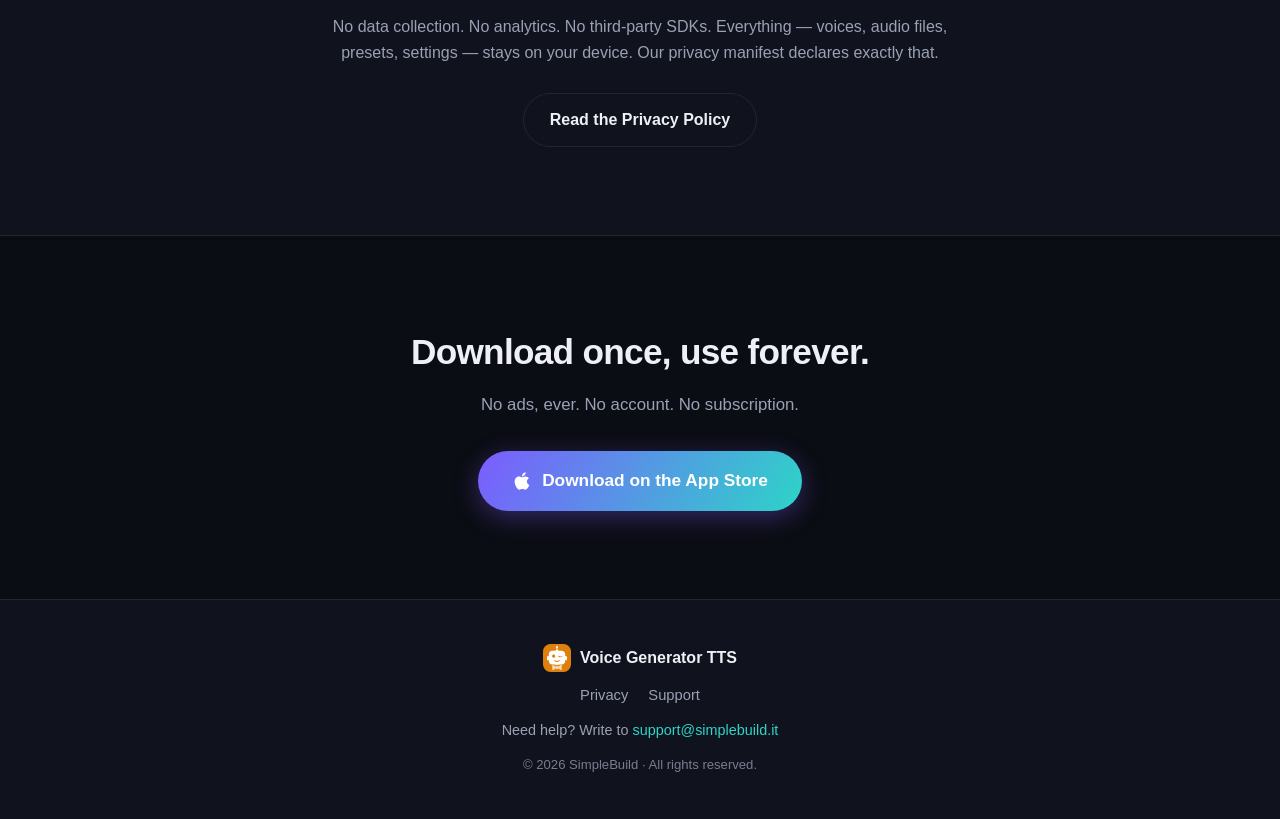
==== commit c5f98322: "Update index.html" ====
--- a/index.html
+++ b/index.html
@@ -38,7 +38,7 @@
           <p class="lead" data-i18n="hero.sub">Voice Generator TTS converts anything you write into high-quality audio files you can play, organize and share. No ads, no account, no subscription — it works entirely offline.</p>
           <div class="hero-cta">
             <!-- APP STORE LINK: replace href="#" with your real App Store URL -->
-            <a href="#" class="btn btn-primary">
+            <a href="https://apps.apple.com/us/app/voice-generator-tts/id6786719389" class="btn btn-primary">
               <svg viewBox="0 0 384 512" width="18" height="18" aria-hidden="true"><path fill="currentColor" d="M318.7 268.7c-.2-36.7 16.4-64.4 50-84.8-18.8-26.9-47.2-41.7-84.7-44.6-35.5-2.8-74.3 20.7-88.5 20.7-15 0-49.4-19.7-76.4-19.7C63.3 141.2 4 184.8 4 273.5q0 39.3 14.4 81.2c12.8 36.7 59 126.7 107.2 125.2 25.2-.6 43-17.9 75.8-17.9 31.8 0 48.3 17.9 76.4 17.9 48.6-.7 90.4-82.5 102.6-119.3-65.2-30.7-61.7-90-61.7-91.9zm-56.6-164.2c27.3-32.4 24.8-61.9 24-72.5-24.1 1.4-52 16.4-67.9 34.9-17.5 19.8-27.8 44.3-25.6 71.9 26.1 2 49.9-11.4 69.5-34.3z"/></svg>
               <span data-i18n="hero.cta">Download on the App Store</span>
             </a>
--- a/assets/css/style.css
+++ b/assets/css/style.css
@@ -47,12 +47,10 @@
 .brand { display: flex; align-items: center; gap: 10px; font-weight: 700; letter-spacing: -0.01em; }
 .brand-icon {
   display: inline-flex; align-items: center; justify-content: center;
-  width: 34px; height: 34px; border-radius: 9px;
-  background: var(--gradient);
-  box-shadow: 0 2px 10px rgba(124, 92, 255, 0.4);
+  width: 34px; height: 34px;
   flex: none;
 }
-.brand-icon img { width: 60%; height: 60%; }
+.brand-icon img { width: 100%; height: 100%; }
 .nav-links { display: flex; gap: 22px; margin-left: auto; font-size: 0.95rem; color: var(--text-dim); }
 .nav-links a:hover { color: var(--text); }
 .lang-btn {
@@ -203,7 +201,7 @@
 .footer { border-top: 1px solid var(--border); background: var(--bg-alt); padding: 44px 0; }
 .footer-inner { display: grid; gap: 12px; justify-items: center; text-align: center; }
 .footer-brand { display: flex; align-items: center; gap: 9px; font-weight: 700; }
-.footer-brand .brand-icon { width: 28px; height: 28px; border-radius: 7px; }
+.footer-brand .brand-icon { width: 28px; height: 28px; }
 .footer-links { display: flex; gap: 20px; font-size: 0.92rem; color: var(--text-dim); }
 .footer-links a:hover { color: var(--text); }
 .footer-note { font-size: 0.9rem; color: var(--text-dim); }
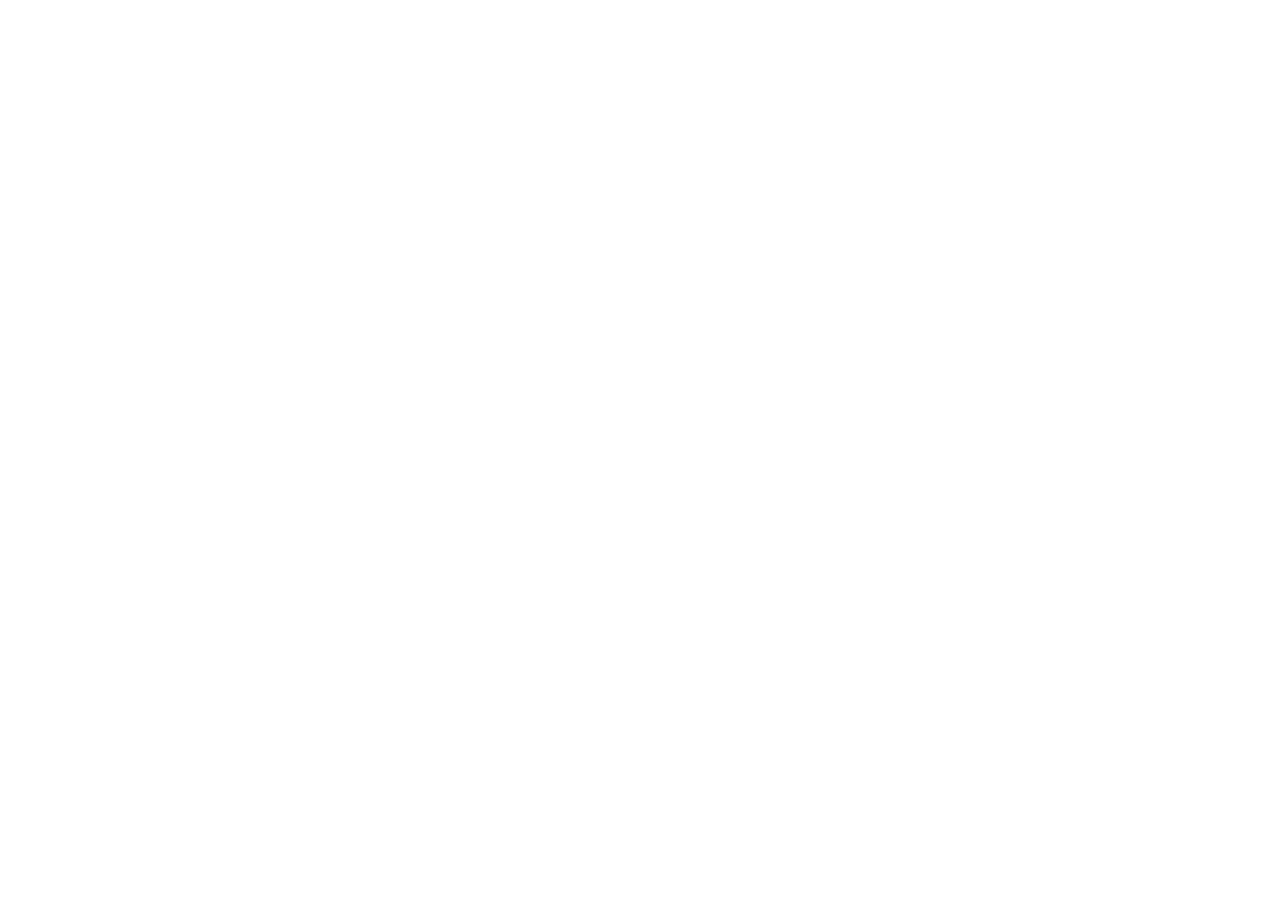
==== commit 364fa7d8: "Rinvio a simplebuild.it/VoiceGenerator" ====
--- a/index.html
+++ b/index.html
@@ -1,179 +1,14 @@
-<!DOCTYPE html>
-<html lang="en">
+<!doctype html>
+<html lang="it">
 <head>
-  <meta charset="UTF-8">
-  <meta name="viewport" content="width=device-width, initial-scale=1.0">
-  <title>Voice Generator TTS — Text to Speech. 100% Ad-Free.</title>
-  <meta name="description" content="Turn text into natural speech and export real audio files — M4A, WAV, AIFF, CAF. 170+ voices, 38 languages. No ads, no sign-up, no tracking. 100% offline & private.">
-  <link rel="icon" href="assets/icon.svg" type="image/svg+xml">
-  <link rel="apple-touch-icon" href="assets/icon.svg">
-  <link rel="stylesheet" href="assets/css/style.css">
+<meta charset="utf-8">
+<meta http-equiv="refresh" content="0; url=https://simplebuild.it/VoiceGenerator/">
+<link rel="canonical" href="https://simplebuild.it/VoiceGenerator/">
+<meta name="robots" content="noindex, follow">
+<title>Questa pagina si è spostata</title>
 </head>
 <body>
-
-  <header class="nav">
-    <div class="container nav-inner">
-      <a href="index.html" class="brand">
-        <span class="brand-icon"><img src="assets/icon.svg" alt="" width="34" height="34"></span>
-        <span class="brand-name">Voice Generator TTS</span>
-      </a>
-      <nav class="nav-links">
-        <a href="#features" data-i18n="nav.features">Features</a>
-        <a href="#screens" data-i18n="nav.screens">Screenshots</a>
-        <a href="privacy.html" data-i18n="nav.privacy">Privacy</a>
-        <a href="mailto:support@simplebuild.it" data-i18n="nav.support">Support</a>
-      </nav>
-      <button id="lang-toggle" class="lang-btn" type="button" aria-label="Cambia lingua / Switch language">IT</button>
-    </div>
-  </header>
-
-  <main>
-    <!-- ===================== HERO ===================== -->
-    <section class="hero">
-      <div class="hero-glow" aria-hidden="true"></div>
-      <div class="container hero-inner">
-        <div class="hero-copy">
-          <span class="badge" data-i18n="hero.badge">100% Ad-Free · Offline · Private</span>
-          <h1 data-i18n="hero.title">Turn text into natural speech. Keep it forever.</h1>
-          <p class="lead" data-i18n="hero.sub">Voice Generator TTS converts anything you write into high-quality audio files you can play, organize and share. No ads, no account, no subscription — it works entirely offline.</p>
-          <div class="hero-cta">
-            <!-- APP STORE LINK: replace href="#" with your real App Store URL -->
-            <a href="https://apps.apple.com/us/app/voice-generator-tts/id6786719389" class="btn btn-primary">
-              <svg viewBox="0 0 384 512" width="18" height="18" aria-hidden="true"><path fill="currentColor" d="M318.7 268.7c-.2-36.7 16.4-64.4 50-84.8-18.8-26.9-47.2-41.7-84.7-44.6-35.5-2.8-74.3 20.7-88.5 20.7-15 0-49.4-19.7-76.4-19.7C63.3 141.2 4 184.8 4 273.5q0 39.3 14.4 81.2c12.8 36.7 59 126.7 107.2 125.2 25.2-.6 43-17.9 75.8-17.9 31.8 0 48.3 17.9 76.4 17.9 48.6-.7 90.4-82.5 102.6-119.3-65.2-30.7-61.7-90-61.7-91.9zm-56.6-164.2c27.3-32.4 24.8-61.9 24-72.5-24.1 1.4-52 16.4-67.9 34.9-17.5 19.8-27.8 44.3-25.6 71.9 26.1 2 49.9-11.4 69.5-34.3z"/></svg>
-              <span data-i18n="hero.cta">Download on the App Store</span>
-            </a>
-            <a href="#features" class="btn btn-ghost" data-i18n="hero.cta2">Explore the features</a>
-          </div>
-          <p class="hero-note" data-i18n="hero.note">Free. No hidden costs — every feature is included.</p>
-        </div>
-        <div class="hero-visual">
-          <div class="phone">
-            <img src="assets/img/hero.png" alt="Voice Generator TTS app on iPhone" loading="eager">
-          </div>
-        </div>
-      </div>
-    </section>
-
-    <!-- ===================== STATS ===================== -->
-    <section class="stats">
-      <div class="container stats-grid">
-        <div class="stat"><span class="stat-num">170+</span><span class="stat-label" data-i18n="stats.voices">Voices</span></div>
-        <div class="stat"><span class="stat-num">38</span><span class="stat-label" data-i18n="stats.languages">Languages</span></div>
-        <div class="stat"><span class="stat-num">4</span><span class="stat-label" data-i18n="stats.formats">Audio formats</span></div>
-        <div class="stat"><span class="stat-num">0</span><span class="stat-label" data-i18n="stats.ads">Ads, forever</span></div>
-      </div>
-    </section>
-
-    <!-- ===================== FEATURES ===================== -->
-    <section class="section" id="features">
-      <div class="container">
-        <h2 data-i18n="features.title">Everything you need. Nothing you don't.</h2>
-        <p class="section-sub" data-i18n="features.sub">A complete text-to-speech studio in your pocket — designed natively for iPhone and iPad.</p>
-        <div class="features-grid">
-          <article class="card">
-            <div class="card-icon"><svg viewBox="0 0 24 24" width="24" height="24" fill="none" stroke="currentColor" stroke-width="1.8" stroke-linecap="round"><path d="M12 3v18M8 7v10M4 10v4M16 7v10M20 10v4"/></svg></div>
-            <h3 data-i18n="f1.title">170+ curated voices</h3>
-            <p data-i18n="f1.text">38 languages and 50+ regional accents, with Premium and Enhanced quality tiers and instant per-voice preview. Fun novelty voices included.</p>
-          </article>
-          <article class="card">
-            <div class="card-icon"><svg viewBox="0 0 24 24" width="24" height="24" fill="none" stroke="currentColor" stroke-width="1.8" stroke-linecap="round" stroke-linejoin="round"><circle cx="12" cy="12" r="3"/><path d="M19.4 15a1.65 1.65 0 0 0 .33 1.82l.06.06a2 2 0 1 1-2.83 2.83l-.06-.06a1.65 1.65 0 0 0-1.82-.33 1.65 1.65 0 0 0-1 1.51V21a2 2 0 1 1-4 0v-.09a1.65 1.65 0 0 0-1-1.51 1.65 1.65 0 0 0-1.82.33l-.06.06a2 2 0 1 1-2.83-2.83l.06-.06a1.65 1.65 0 0 0 .33-1.82 1.65 1.65 0 0 0-1.51-1H3a2 2 0 1 1 0-4h.09a1.65 1.65 0 0 0 1.51-1 1.65 1.65 0 0 0-.33-1.82l-.06-.06a2 2 0 1 1 2.83-2.83l.06.06a1.65 1.65 0 0 0 1.82.33h0a1.65 1.65 0 0 0 1-1.51V3a2 2 0 1 1 4 0v.09a1.65 1.65 0 0 0 1 1.51h0a1.65 1.65 0 0 0 1.82-.33l.06-.06a2 2 0 1 1 2.83 2.83l-.06.06a1.65 1.65 0 0 0-.33 1.82v0a1.65 1.65 0 0 0 1.51 1H21a2 2 0 1 1 0 4h-.09a1.65 1.65 0 0 0-1.51 1z"/></svg></div>
-            <h3 data-i18n="f2.title">Fine-tune every detail</h3>
-            <p data-i18n="f2.text">Adjust rate, pitch and volume with live sliders, preview instantly, then save complete setups as presets you can reapply with a tap.</p>
-          </article>
-          <article class="card">
-            <div class="card-icon"><svg viewBox="0 0 24 24" width="24" height="24" fill="none" stroke="currentColor" stroke-width="1.8" stroke-linecap="round" stroke-linejoin="round"><path d="M21 15v4a2 2 0 0 1-2 2H5a2 2 0 0 1-2-2v-4"/><path d="M7 10l5 5 5-5"/><path d="M12 15V3"/></svg></div>
-            <h3 data-i18n="f3.title">Export real audio files</h3>
-            <p data-i18n="f3.text">M4A (AAC) for compact, MP3-like quality — or WAV, AIFF and CAF for lossless studio quality. Live progress, cancel anytime.</p>
-          </article>
-          <article class="card">
-            <div class="card-icon"><svg viewBox="0 0 24 24" width="24" height="24" fill="none" stroke="currentColor" stroke-width="1.8" stroke-linecap="round" stroke-linejoin="round"><path d="M22 19a2 2 0 0 1-2 2H4a2 2 0 0 1-2-2V5a2 2 0 0 1 2-2h5l2 3h9a2 2 0 0 1 2 2z"/></svg></div>
-            <h3 data-i18n="f4.title">A tidy built-in library</h3>
-            <p data-i18n="f4.text">Everything you create in one place: play, rename, delete, and share anywhere with AirDrop, Messages, Mail or save to Files.</p>
-          </article>
-          <article class="card">
-            <div class="card-icon"><svg viewBox="0 0 24 24" width="24" height="24" fill="none" stroke="currentColor" stroke-width="1.8" stroke-linecap="round" stroke-linejoin="round"><path d="M12 22s8-4 8-10V5l-8-3-8 3v7c0 6 8 10 8 10z"/></svg></div>
-            <h3 data-i18n="f5.title">Truly private</h3>
-            <p data-i18n="f5.text">100% offline: your text never leaves your device. No data collection, no analytics, no third-party SDKs, no account.</p>
-          </article>
-          <article class="card">
-            <div class="card-icon"><svg viewBox="0 0 24 24" width="24" height="24" fill="none" stroke="currentColor" stroke-width="1.8" stroke-linecap="round" stroke-linejoin="round"><circle cx="12" cy="12" r="5"/><path d="M12 1v2M12 21v2M4.22 4.22l1.42 1.42M18.36 18.36l1.42 1.42M1 12h2M21 12h2M4.22 19.78l1.42-1.42M18.36 5.64l1.42-1.42"/></svg></div>
-            <h3 data-i18n="f6.title">Designed for iOS</h3>
-            <p data-i18n="f6.text">Clean, native design for iPhone and iPad. Light and dark themes, your own accent color, full VoiceOver and Reduce Motion support.</p>
-          </article>
-        </div>
-      </div>
-    </section>
-
-    <!-- ===================== SCREENSHOTS ===================== -->
-    <section class="section section-alt" id="screens">
-      <div class="container">
-        <h2 data-i18n="screens.title">See it in action</h2>
-        <p class="section-sub" data-i18n="screens.sub">Swipe through the app — from picking a voice to exporting your audio.</p>
-      </div>
-      <div class="gallery" tabindex="0">
-        <figure class="shot"><img src="assets/img/voices.png" alt="Voice library screen" loading="lazy"><figcaption data-i18n="shot.voices">Browse 170+ voices</figcaption></figure>
-        <figure class="shot"><img src="assets/img/tuning.png" alt="Tuning screen with sliders" loading="lazy"><figcaption data-i18n="shot.tuning">Tune rate, pitch &amp; volume</figcaption></figure>
-        <figure class="shot"><img src="assets/img/formats.png" alt="Export formats screen" loading="lazy"><figcaption data-i18n="shot.formats">Pick your export format</figcaption></figure>
-        <figure class="shot"><img src="assets/img/files.png" alt="Audio library screen" loading="lazy"><figcaption data-i18n="shot.files">Your audio, organized</figcaption></figure>
-        <figure class="shot"><img src="assets/img/presets.png" alt="Presets screen" loading="lazy"><figcaption data-i18n="shot.presets">Save &amp; reuse presets</figcaption></figure>
-      </div>
-    </section>
-
-    <!-- ===================== PERFECT FOR ===================== -->
-    <section class="section">
-      <div class="container">
-        <h2 data-i18n="uses.title">Perfect for</h2>
-        <ul class="uses">
-          <li data-i18n="uses.1">Voiceovers for videos, reels and presentations</li>
-          <li data-i18n="uses.2">Listening to articles, notes and study material</li>
-          <li data-i18n="uses.3">Language learning and pronunciation practice</li>
-          <li data-i18n="uses.4">Narrating your own stories and scripts</li>
-          <li data-i18n="uses.5">Accessibility and spoken content</li>
-        </ul>
-      </div>
-    </section>
-
-    <!-- ===================== PRIVACY TEASER ===================== -->
-    <section class="section section-alt">
-      <div class="container privacy-teaser">
-        <h2 data-i18n="pt.title">Privacy, actually.</h2>
-        <p data-i18n="pt.text">No data collection. No analytics. No third-party SDKs. Everything — voices, audio files, presets, settings — stays on your device. Our privacy manifest declares exactly that.</p>
-        <a class="btn btn-ghost" href="privacy.html" data-i18n="pt.link">Read the Privacy Policy</a>
-      </div>
-    </section>
-
-    <!-- ===================== FINAL CTA ===================== -->
-    <section class="section cta-final">
-      <div class="container">
-        <h2 data-i18n="cta.title">Download once, use forever.</h2>
-        <p class="section-sub" data-i18n="cta.sub">No ads, ever. No account. No subscription.</p>
-        <!-- APP STORE LINK: replace href="#" with your real App Store URL -->
-        <a href="#" class="btn btn-primary btn-lg">
-          <svg viewBox="0 0 384 512" width="20" height="20" aria-hidden="true"><path fill="currentColor" d="M318.7 268.7c-.2-36.7 16.4-64.4 50-84.8-18.8-26.9-47.2-41.7-84.7-44.6-35.5-2.8-74.3 20.7-88.5 20.7-15 0-49.4-19.7-76.4-19.7C63.3 141.2 4 184.8 4 273.5q0 39.3 14.4 81.2c12.8 36.7 59 126.7 107.2 125.2 25.2-.6 43-17.9 75.8-17.9 31.8 0 48.3 17.9 76.4 17.9 48.6-.7 90.4-82.5 102.6-119.3-65.2-30.7-61.7-90-61.7-91.9zm-56.6-164.2c27.3-32.4 24.8-61.9 24-72.5-24.1 1.4-52 16.4-67.9 34.9-17.5 19.8-27.8 44.3-25.6 71.9 26.1 2 49.9-11.4 69.5-34.3z"/></svg>
-          <span data-i18n="hero.cta">Download on the App Store</span>
-        </a>
-      </div>
-    </section>
-  </main>
-
-  <footer class="footer">
-    <div class="container footer-inner">
-      <div class="footer-brand">
-        <span class="brand-icon"><img src="assets/icon.svg" alt="" width="28" height="28"></span>
-        <span>Voice Generator TTS</span>
-      </div>
-      <nav class="footer-links">
-        <a href="privacy.html" data-i18n="nav.privacy">Privacy</a>
-        <a href="mailto:support@simplebuild.it" data-i18n="nav.support">Support</a>
-      </nav>
-      <p class="footer-note">
-        <span data-i18n="footer.contact">Need help? Write to</span>
-        <a href="mailto:support@simplebuild.it">support@simplebuild.it</a>
-      </p>
-      <p class="footer-copy">© 2026 SimpleBuild · <span data-i18n="footer.rights">All rights reserved.</span></p>
-    </div>
-  </footer>
-
-  <script src="assets/js/main.js"></script>
+<p>Questa pagina ora si trova su <a href="https://simplebuild.it/VoiceGenerator/">https://simplebuild.it/VoiceGenerator/</a>.</p>
+<script>location.replace("https://simplebuild.it/VoiceGenerator/");</script>
 </body>
 </html>
